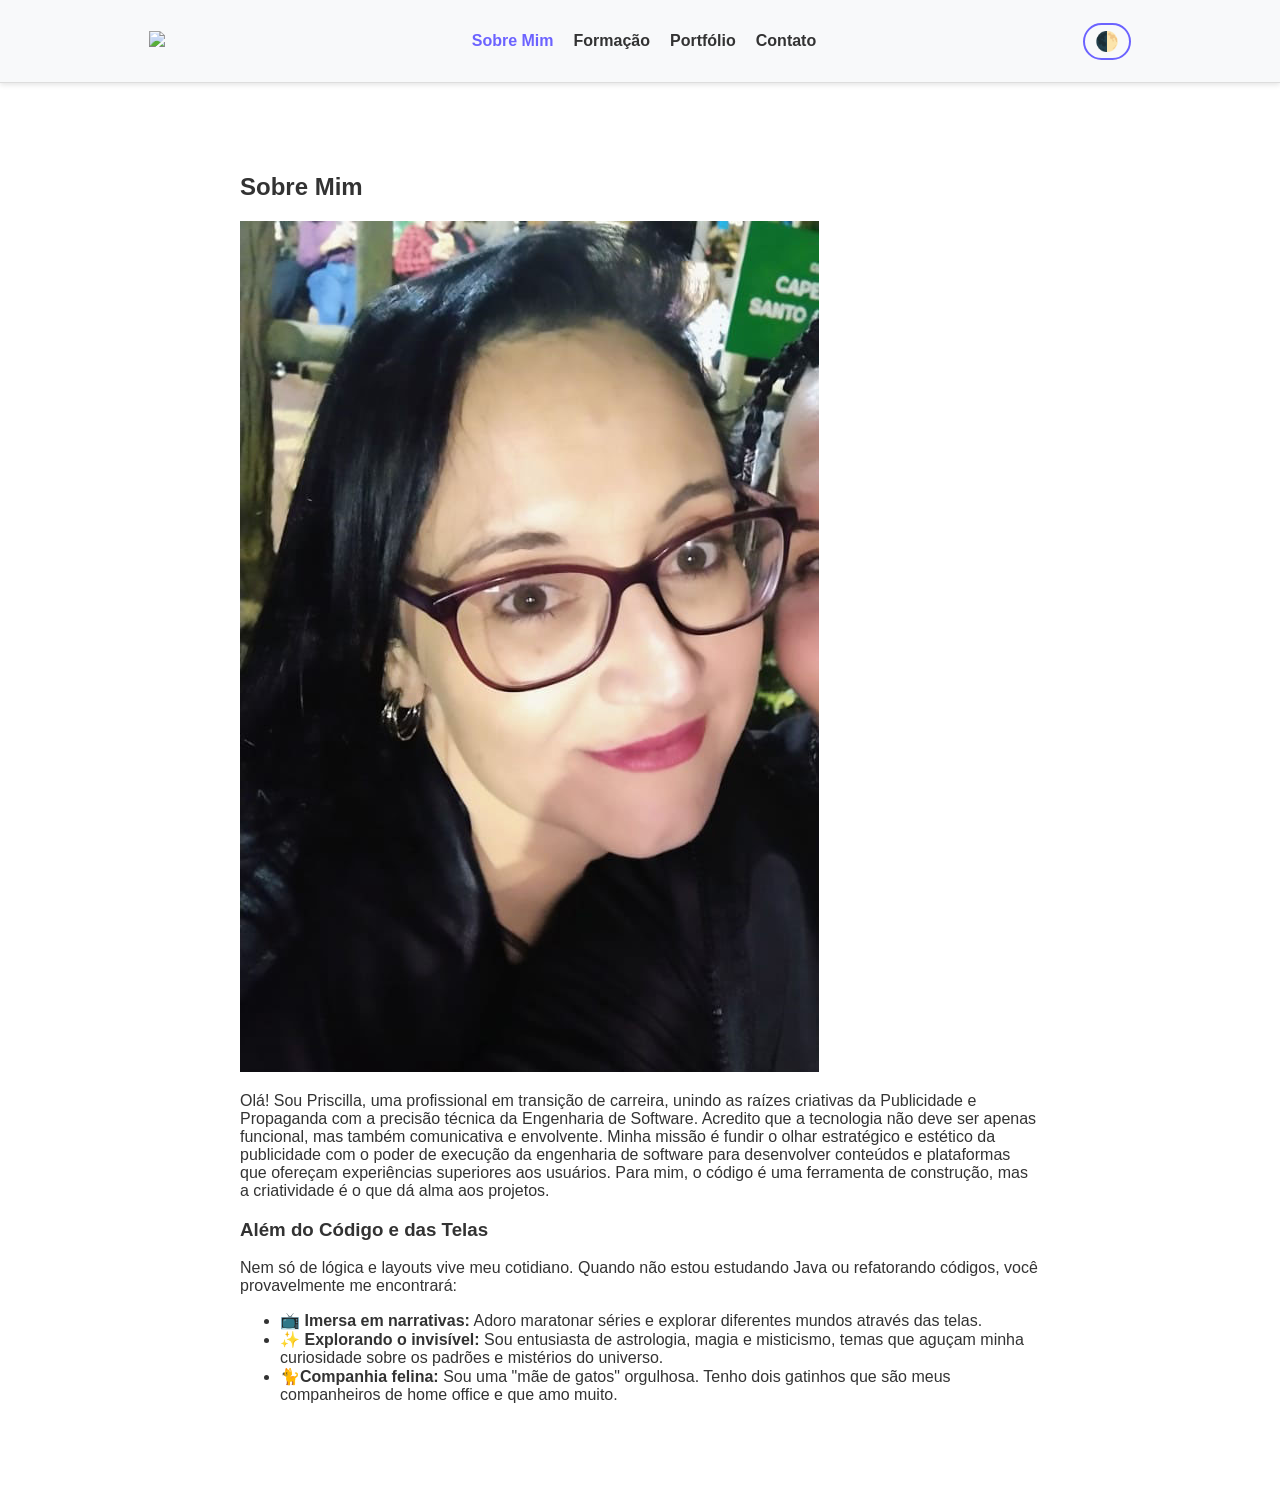
==== index.html @ f6ffc3ef "1" ====
<!DOCTYPE html>
<html lang="pt-br">

<head>
    <meta charset="UTF-8">
    <meta name="viewport" content="width=device-width, initial-scale=1.0">
    <title>Priscilla | Portfólio</title>
    <link rel="stylesheet" href="css/style.css">
</head>

<body>
    <nav class="navbar">
        <div class="logo"> <img src="img/logo.jpg"></div>
        <ul class="nav-links">
            <li><a href="index.html" class="active">Sobre Mim</a></li>
            <li><a href="formacao.html">Formação</a></li>
            <li><a href="portfolio.html">Portfólio</a></li>
            <li><a href="contato.html">Contato</a></li>
        </ul>
        <button id="theme-toggle">🌓</button>
    </nav>

    <main class="container">
        <h2>Sobre Mim</h2>
        <div class="apresentacao-container">
            <img src="img/foto.jpg" alt="Priscilla Marques" class="foto-perfil">

            <div class="texto-apresentacao">
                <p>Olá! Sou Priscilla, uma profissional em transição de carreira, unindo as raízes criativas da
                    Publicidade e Propaganda com a precisão técnica da Engenharia de Software.
                    Acredito que a tecnologia não deve ser apenas funcional, mas também comunicativa e envolvente. Minha
                    missão é fundir o olhar estratégico e estético da publicidade com o poder de execução da engenharia
                    de software
                    para desenvolver conteúdos e plataformas que ofereçam experiências superiores aos usuários. Para
                    mim, o código é uma ferramenta de construção, mas a criatividade é o que dá alma aos projetos.</p>
                <h3>Além do Código e das Telas</h3>
                <p>Nem só de lógica e layouts vive meu cotidiano. Quando não estou estudando Java ou refatorando
                    códigos, você provavelmente me encontrará:</p>
            </div>
        </div>

        <ul class="lista-hobbies">
            <li>📺 <strong>Imersa em narrativas:</strong> Adoro maratonar séries e explorar diferentes mundos através
                das telas.</li>
            <li>✨ <strong>Explorando o invisível:</strong> Sou entusiasta de astrologia, magia e misticismo, temas que
                aguçam minha curiosidade sobre os padrões e mistérios do universo.</li>
            <li>🐈<strong>Companhia felina:</strong> Sou uma "mãe de gatos" orgulhosa. Tenho dois gatinhos que são meus
                companheiros de home office e que amo muito.</li>
        </ul>
        </section>
    </main>

    <script src="script/script.js"></script>
</body>

</html>
---- css/style.css ----
/* ============================================================
   CONFIGURAÇÃO DE CORES E VARIÁVEIS
   ============================================================ */

/* Cores padrão (Modo Claro) */
:root {
    --bg-color: #ffffff;          /* Fundo da página */
    --text-color: #333333;        /* Cor do texto principal */
    --nav-bg: #f8f9fa;            /* Fundo do menu */
    --primary-color: #6c63ff;     /* Cor de destaque (roxo) */
    --card-bg: #fdfdfd;           /* Fundo dos cards de projeto */
    --border-color: #dddddd;      /* Cor das bordas */
}

/* Cores quando o modo DARK estiver ativo */
.dark-theme {
    --bg-color: #121212;          /* Fundo preto/cinza escuro */
    --text-color: #e0e0e0;        /* Texto cinza claro */
    --nav-bg: #1f1f1f;            /* Menu mais escuro que o fundo */
    --card-bg: #1e1e1e;           /* Cards em destaque no escuro */
    --border-color: #333333;      /* Bordas sutis */
}

/* ============================================================
   APLICAÇÃO DAS VARIÁVEIS (ESSENCIAL)
   ============================================================ */

body {
    background-color: var(--bg-color);
    color: var(--text-color);
    transition: background-color 0.3s, color 0.3s; /* Transição suave ao trocar */
    font-family: 'Segoe UI', Tahoma, Geneva, Verdana, sans-serif;
    margin: 0;
}

.navbar {
    background-color: var(--nav-bg);
    border-bottom: 1px solid var(--border-color);
}

.nav-links a {
    color: var(--text-color);
}

.card, .project-card, .contato-form {
    background-color: var(--card-bg);
    border: 1px solid var(--border-color);
    color: var(--text-color);
}

input, textarea {
    background-color: var(--bg-color); /* Faz o campo acompanhar o tema */
    color: var(--text-color);
    border: 1px solid var(--border-color);
}

#theme-toggle {
    background: none;
    border: 2px solid var(--primary-color);
    color: var(--primary-color);
    cursor: pointer;
    padding: 5px 10px;
    border-radius: 20px;
    font-size: 1.2rem;
    transition: 0.3s;
}

#theme-toggle:hover {
    background-color: var(--primary-color);
    color: white;
}
body {
    font-family: 'Segoe UI', sans-serif;
    background-color: var(--bg-color);
    color: var(--text-color);
    margin: 0;
    transition: 0.3s;
}

/* Navbar */
.navbar {
    display: flex;
    justify-content: space-around;
    align-items: center;
    background: var(--nav-bg);
    padding: 1rem;
    position: sticky;
    top: 0;
    box-shadow: 0 2px 5px rgba(0,0,0,0.1);
}

.nav-links {
    list-style: none;
    display: flex;
    gap: 20px;
}

.nav-links a {
    text-decoration: none;
    color: var(--text-color);
    font-weight: bold;
}

.nav-links a.active { color: var(--primary-color); }

/* Conteúdo Principal */
.container {
    max-width: 800px;
    margin: 50px auto;
    padding: 20px;
}

/* Formulário de Contato */
.form-group {
    margin-bottom: 15px;
    display: flex;
    flex-direction: column;
}

input, textarea {
    padding: 10px;
    border: 1px solid #ccc;
    border-radius: 4px;
}

button#submit-btn {
    background: var(--primary-color);
    color: white;
    border: none;
    padding: 10px 20px;
    cursor: pointer;
}
/* Estilização específica do Formulário */
.formulario {
    display: flex;
    flex-direction: column;
    gap: 20px;
    background: var(--nav-bg);
    padding: 30px;
    border-radius: 8px;
    box-shadow: 0 4px 15px rgba(0,0,0,0.05);
}

.form-group label {
    margin-bottom: 8px;
    font-weight: 600;
}

input, textarea {
    padding: 12px;
    border: 1px solid #ddd;
    border-radius: 6px;
    font-size: 1rem;
    background-color: var(--bg-color);
    color: var(--text-color);
    transition: border-color 0.3s;
}

input:focus, textarea:focus {
    outline: none;
    border-color: var(--primary-color);
}

#submit-btn {
    padding: 15px;
    font-size: 1rem;
    font-weight: bold;
    text-transform: uppercase;
    letter-spacing: 1px;
    border-radius: 6px;
    transition: filter 0.2s;
}

#submit-btn:hover {
    filter: brightness(1.2);
}
.card, .project-card {
    background: var(--nav-bg);
    padding: 20px;
    margin-bottom: 20px;
    border-radius: 8px;
    border-left: 5px solid var(--primary-color);
}

.skills-list {
    display: grid;
    grid-template-columns: repeat(auto-fit, minmax(200px, 1fr));
    gap: 10px;
    list-style: none;
    padding: 0;
}

.skills-list li {
    background: #e9ecef;
    padding: 10px;
    border-radius: 5px;
    color: #333; /* Mantém legível mesmo no modo escuro */
}

.project-grid {
    display: flex;
    flex-direction: column;
    gap: 15px;
}
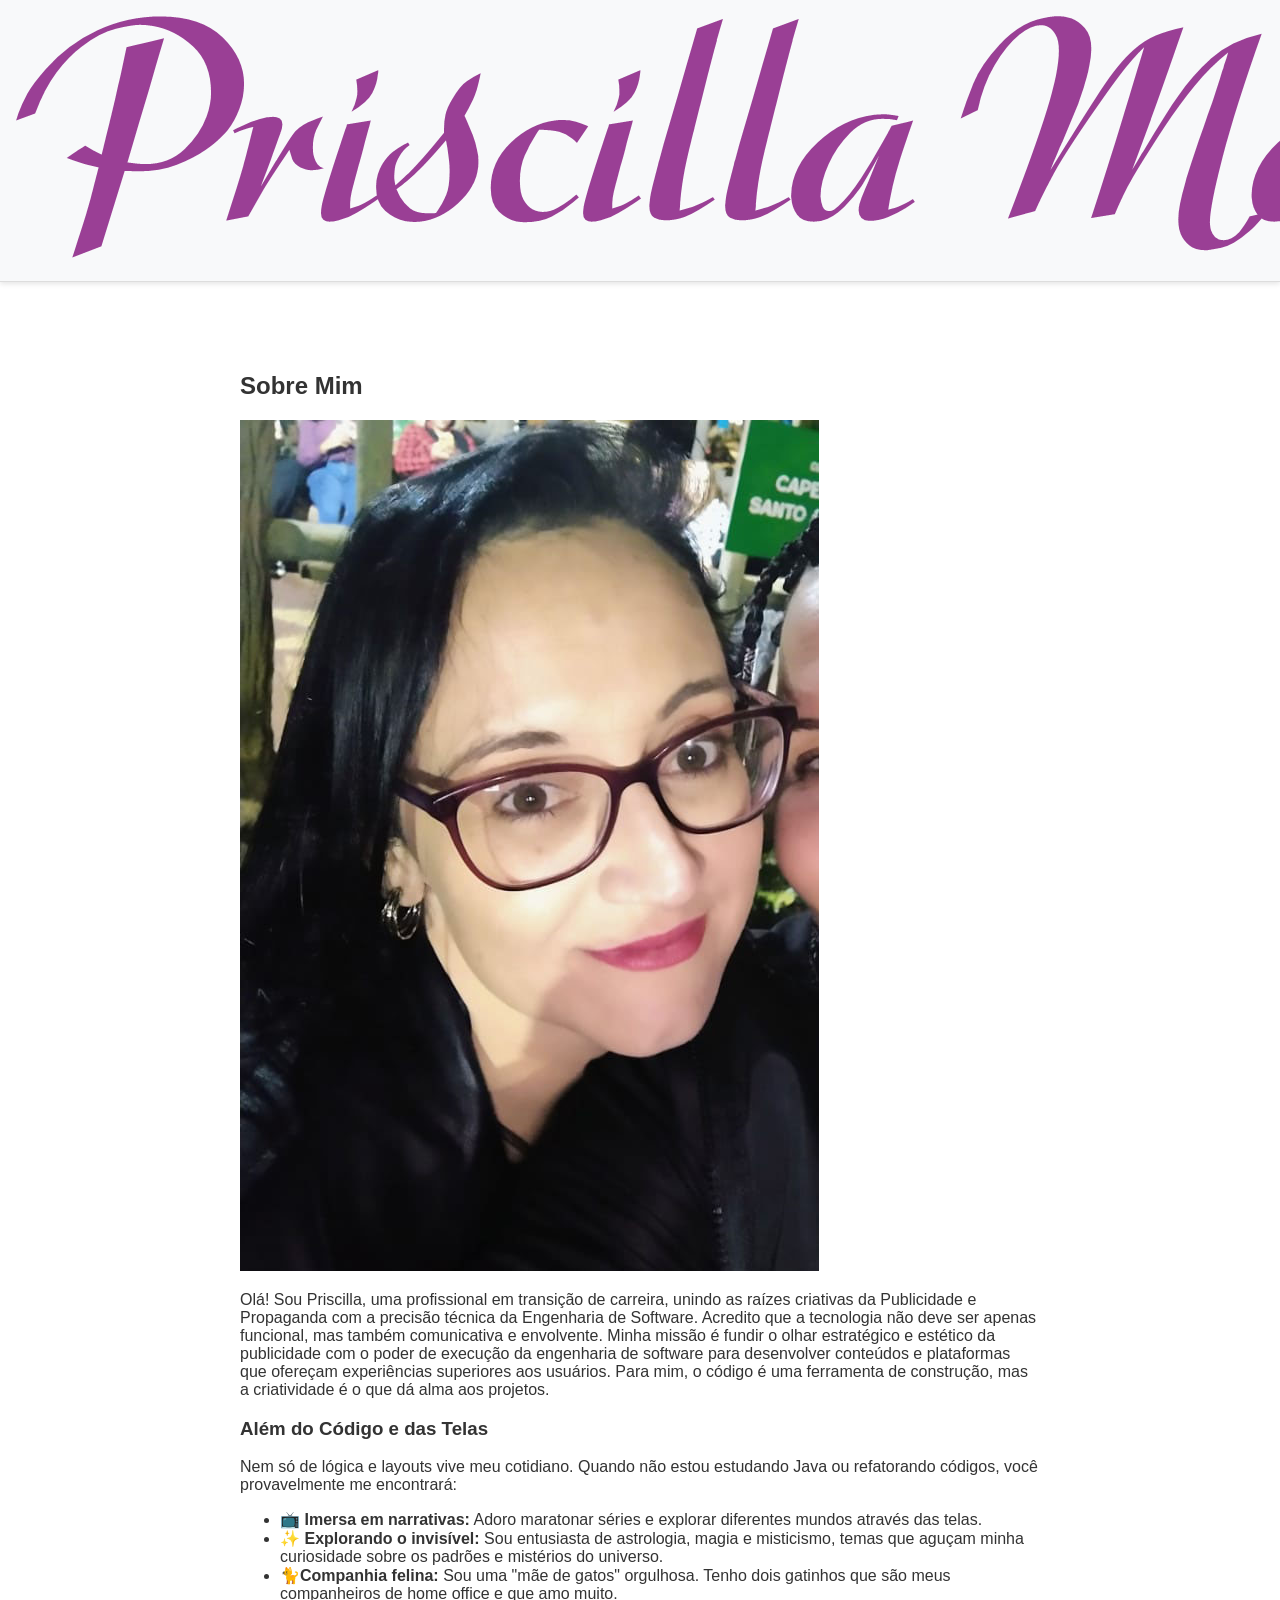
==== commit eb42d639: "1" ====
--- a/index.html
+++ b/index.html
@@ -10,7 +10,7 @@
 
 <body>
     <nav class="navbar">
-        <div class="logo"> <img src="img/logo.jpg"></div>
+        <div class="logo"> <img src="img/logo.png"></div>
         <ul class="nav-links">
             <li><a href="index.html" class="active">Sobre Mim</a></li>
             <li><a href="formacao.html">Formação</a></li>
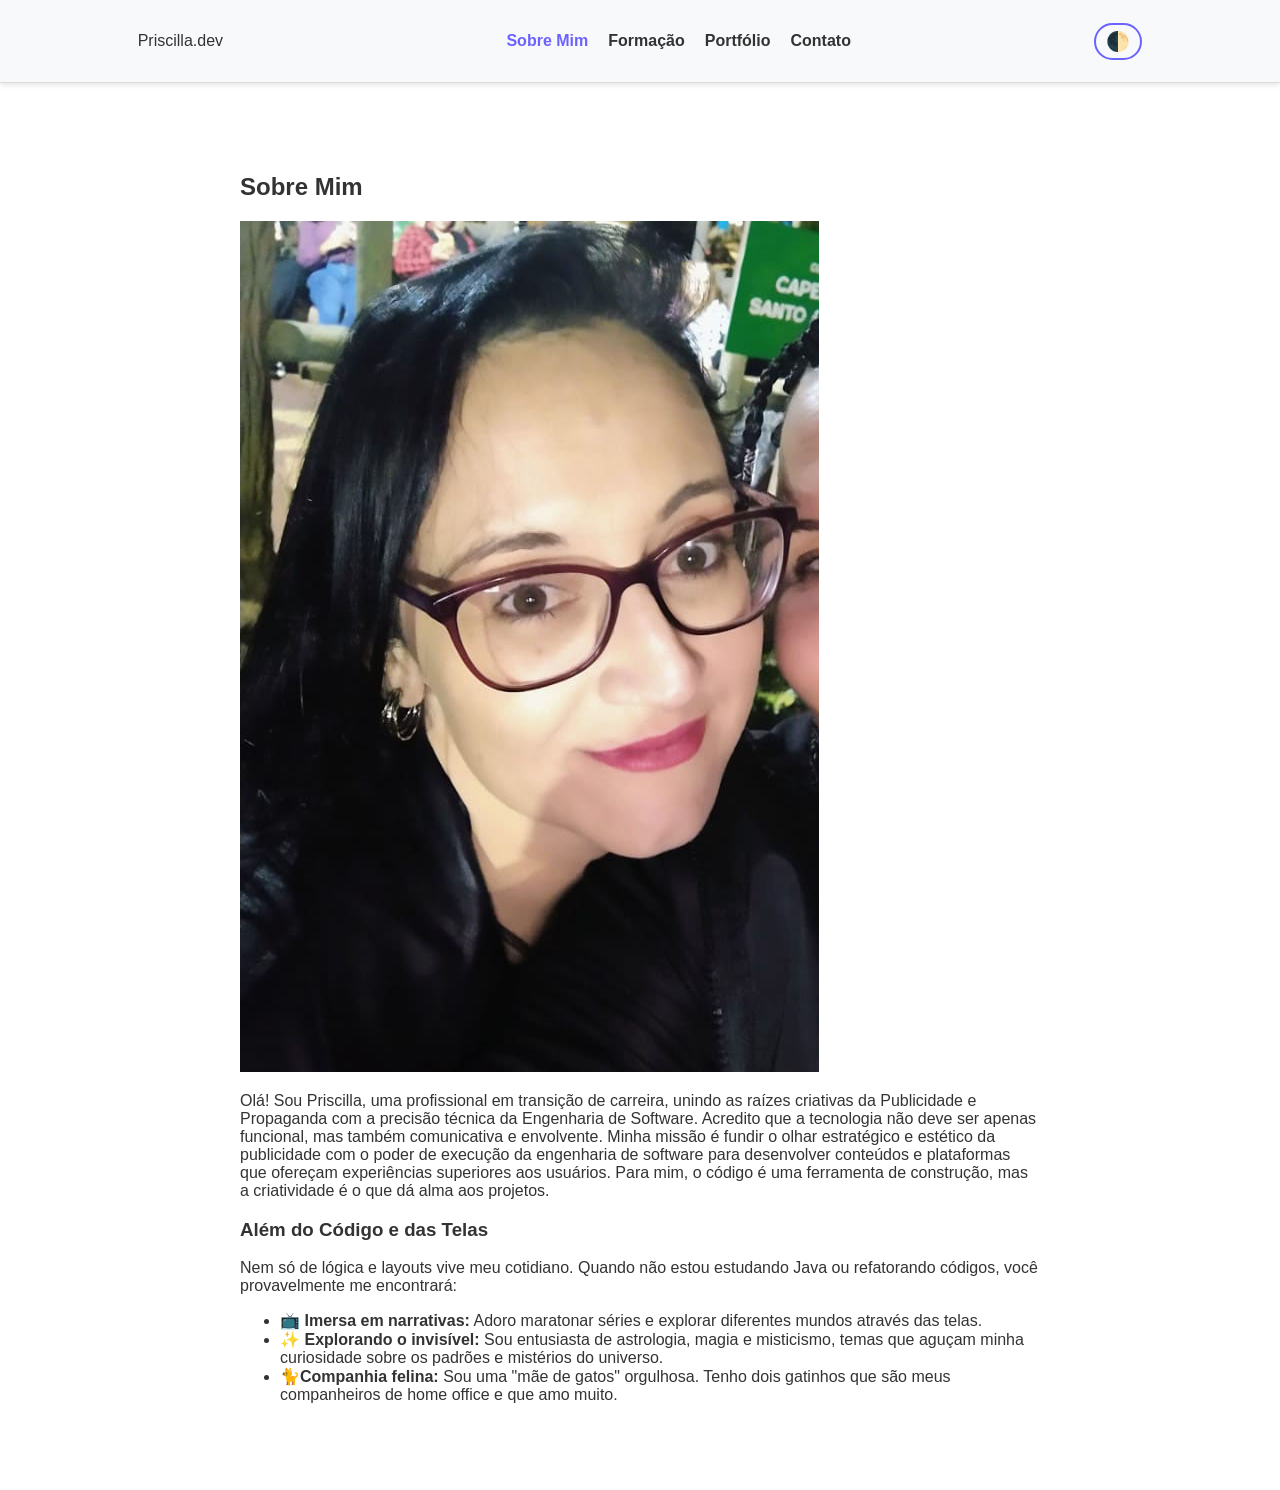
==== commit ba44ef8a: "atualiza" ====
--- a/index.html
+++ b/index.html
@@ -1,16 +1,14 @@
 <!DOCTYPE html>
 <html lang="pt-br">
-
 <head>
     <meta charset="UTF-8">
     <meta name="viewport" content="width=device-width, initial-scale=1.0">
     <title>Priscilla | Portfólio</title>
     <link rel="stylesheet" href="css/style.css">
 </head>
-
 <body>
     <nav class="navbar">
-        <div class="logo"> <img src="img/logo.png"></div>
+        <div class="logo">Priscilla<span>.dev</span></div>
         <ul class="nav-links">
             <li><a href="index.html" class="active">Sobre Mim</a></li>
             <li><a href="formacao.html">Formação</a></li>
@@ -22,35 +20,26 @@
 
     <main class="container">
         <h2>Sobre Mim</h2>
-        <div class="apresentacao-container">
-            <img src="img/foto.jpg" alt="Priscilla Marques" class="foto-perfil">
+    <div class="apresentacao-container">
+        <img src="img/foto.jpg" alt="Foto de Priscilla" class="foto-perfil">
+        
+        <div class="texto-apresentacao">
+            <p>Olá! Sou Priscilla, uma profissional em transição de carreira, unindo as raízes criativas da Publicidade e Propaganda com a precisão técnica da Engenharia de Software.
+Acredito que a tecnologia não deve ser apenas funcional, mas também comunicativa e envolvente. Minha missão é fundir o olhar estratégico e estético da publicidade com o poder de execução da engenharia de software
+  para desenvolver conteúdos e plataformas que ofereçam experiências superiores aos usuários. Para mim, o código é uma ferramenta de construção, mas a criatividade é o que dá alma aos projetos.</p>
+  <h3>Além do Código e das Telas</h3>
+            <p>Nem só de lógica e layouts vive meu cotidiano. Quando não estou estudando Java ou refatorando códigos, você provavelmente me encontrará:</p>
+        </div>
+    </div>
 
-            <div class="texto-apresentacao">
-                <p>Olá! Sou Priscilla, uma profissional em transição de carreira, unindo as raízes criativas da
-                    Publicidade e Propaganda com a precisão técnica da Engenharia de Software.
-                    Acredito que a tecnologia não deve ser apenas funcional, mas também comunicativa e envolvente. Minha
-                    missão é fundir o olhar estratégico e estético da publicidade com o poder de execução da engenharia
-                    de software
-                    para desenvolver conteúdos e plataformas que ofereçam experiências superiores aos usuários. Para
-                    mim, o código é uma ferramenta de construção, mas a criatividade é o que dá alma aos projetos.</p>
-                <h3>Além do Código e das Telas</h3>
-                <p>Nem só de lógica e layouts vive meu cotidiano. Quando não estou estudando Java ou refatorando
-                    códigos, você provavelmente me encontrará:</p>
-            </div>
-        </div>
-
-        <ul class="lista-hobbies">
-            <li>📺 <strong>Imersa em narrativas:</strong> Adoro maratonar séries e explorar diferentes mundos através
-                das telas.</li>
-            <li>✨ <strong>Explorando o invisível:</strong> Sou entusiasta de astrologia, magia e misticismo, temas que
-                aguçam minha curiosidade sobre os padrões e mistérios do universo.</li>
-            <li>🐈<strong>Companhia felina:</strong> Sou uma "mãe de gatos" orgulhosa. Tenho dois gatinhos que são meus
-                companheiros de home office e que amo muito.</li>
-        </ul>
+       <ul class="lista-hobbies">
+        <li>📺 <strong>Imersa em narrativas:</strong> Adoro maratonar séries e explorar diferentes mundos através das telas.</li>
+        <li>✨ <strong>Explorando o invisível:</strong>  Sou entusiasta de astrologia, magia e misticismo, temas que aguçam minha curiosidade sobre os padrões e mistérios do universo.</li>
+        <li>🐈<strong>Companhia felina:</strong>   Sou uma "mãe de gatos" orgulhosa. Tenho dois gatinhos que são meus companheiros de home office e que amo muito.</li>
+    </ul>
         </section>
     </main>
 
-    <script src="script/script.js"></script>
+   <script src="script/script.js"></script>
 </body>
-
 </html>
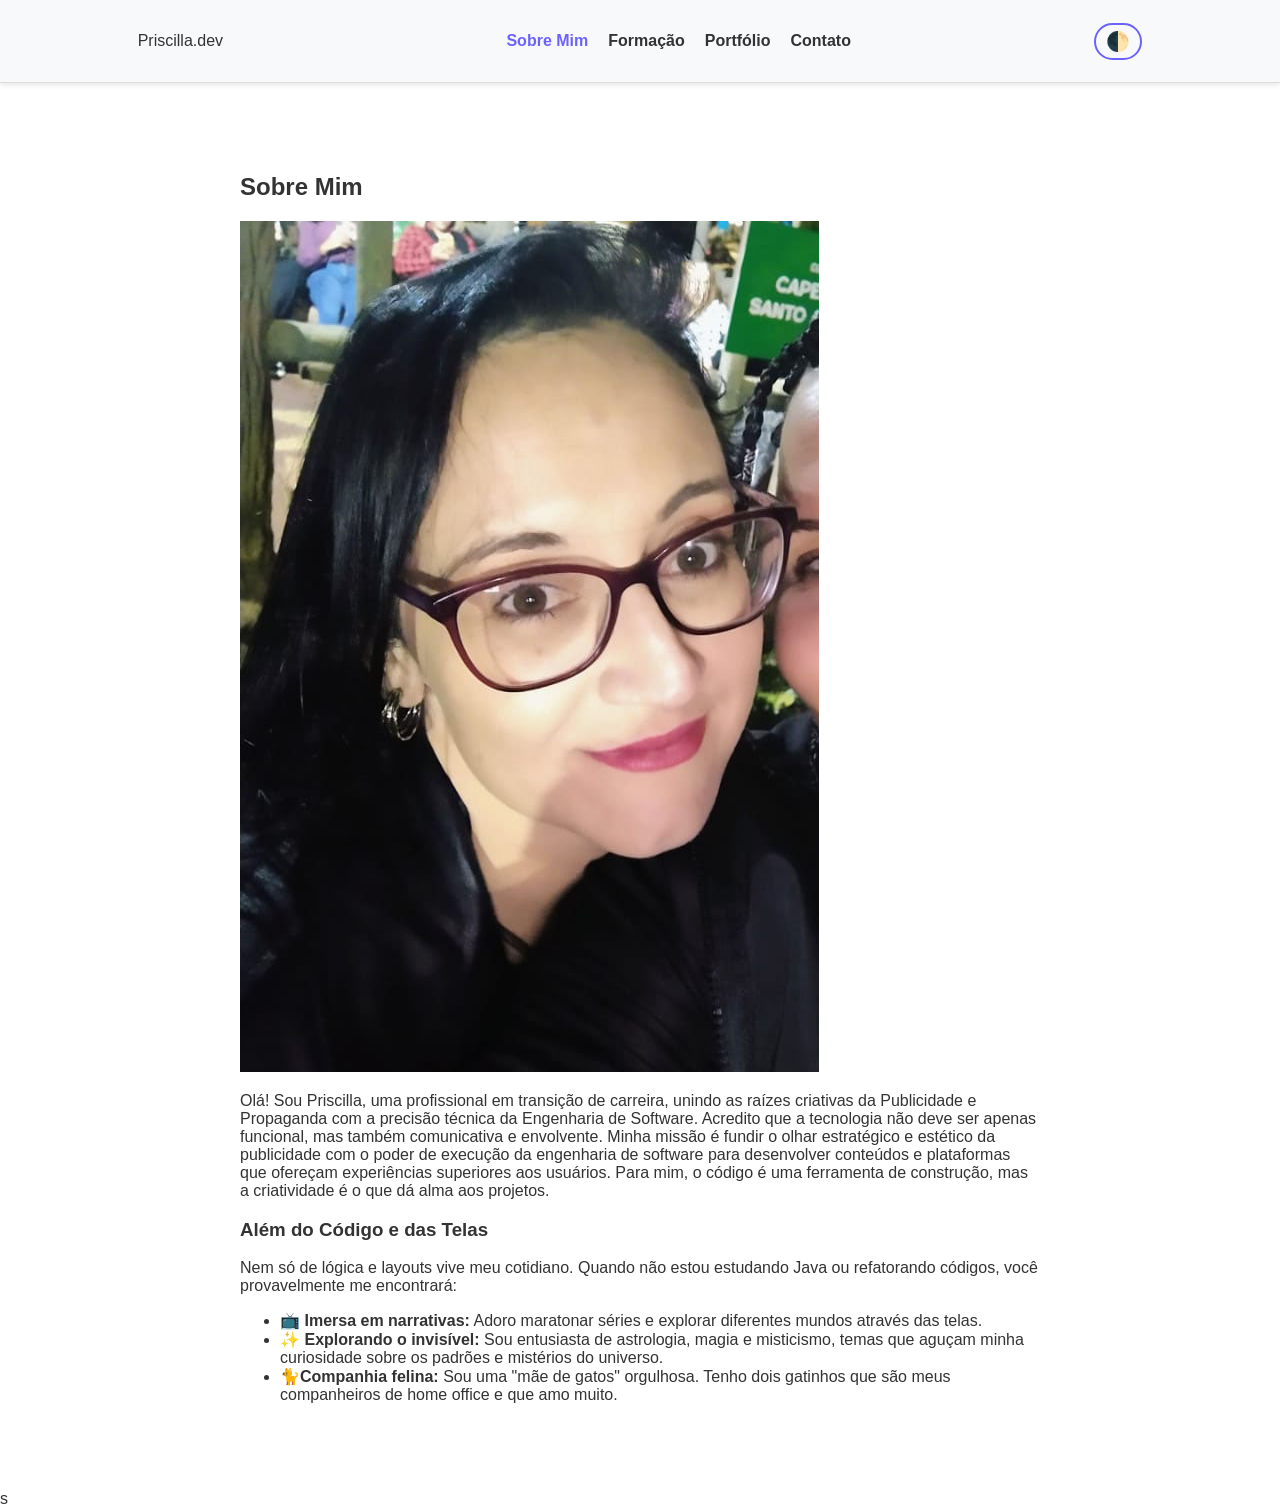
==== commit 2d50641d: "2" ====
--- a/index.html
+++ b/index.html
@@ -42,4 +42,4 @@
 
    <script src="script/script.js"></script>
 </body>
-</html>+</html>s
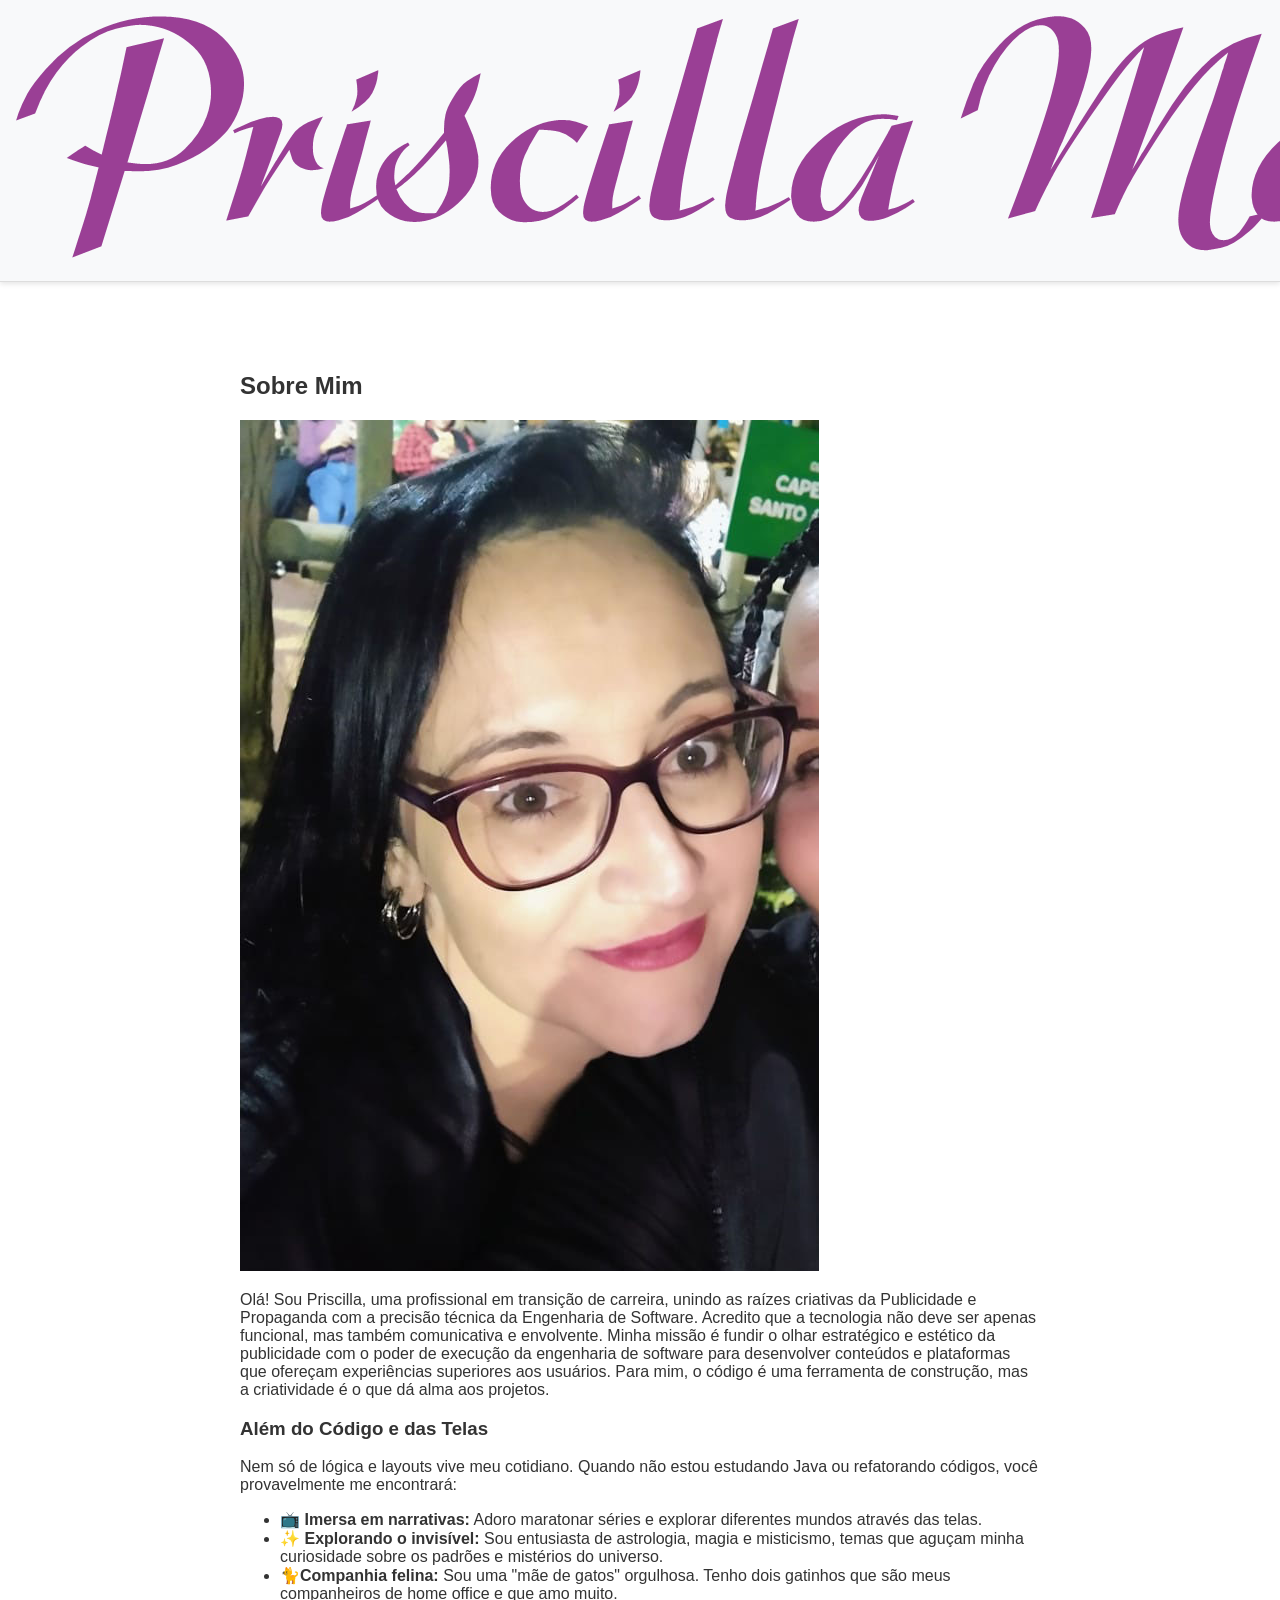
==== commit 320272f9: "Merge branch 'main' of https://github.com/primarques1/portfolio" ====
--- a/index.html
+++ b/index.html
@@ -1,14 +1,16 @@
 <!DOCTYPE html>
 <html lang="pt-br">
+
 <head>
     <meta charset="UTF-8">
     <meta name="viewport" content="width=device-width, initial-scale=1.0">
     <title>Priscilla | Portfólio</title>
     <link rel="stylesheet" href="css/style.css">
 </head>
+
 <body>
     <nav class="navbar">
-        <div class="logo">Priscilla<span>.dev</span></div>
+        <div class="logo"> <img src="img/logo.png"></div>
         <ul class="nav-links">
             <li><a href="index.html" class="active">Sobre Mim</a></li>
             <li><a href="formacao.html">Formação</a></li>
@@ -20,26 +22,35 @@
 
     <main class="container">
         <h2>Sobre Mim</h2>
-    <div class="apresentacao-container">
-        <img src="img/foto.jpg" alt="Foto de Priscilla" class="foto-perfil">
-        
-        <div class="texto-apresentacao">
-            <p>Olá! Sou Priscilla, uma profissional em transição de carreira, unindo as raízes criativas da Publicidade e Propaganda com a precisão técnica da Engenharia de Software.
-Acredito que a tecnologia não deve ser apenas funcional, mas também comunicativa e envolvente. Minha missão é fundir o olhar estratégico e estético da publicidade com o poder de execução da engenharia de software
-  para desenvolver conteúdos e plataformas que ofereçam experiências superiores aos usuários. Para mim, o código é uma ferramenta de construção, mas a criatividade é o que dá alma aos projetos.</p>
-  <h3>Além do Código e das Telas</h3>
-            <p>Nem só de lógica e layouts vive meu cotidiano. Quando não estou estudando Java ou refatorando códigos, você provavelmente me encontrará:</p>
+        <div class="apresentacao-container">
+            <img src="img/foto.jpg" alt="Priscilla Marques" class="foto-perfil">
+
+            <div class="texto-apresentacao">
+                <p>Olá! Sou Priscilla, uma profissional em transição de carreira, unindo as raízes criativas da
+                    Publicidade e Propaganda com a precisão técnica da Engenharia de Software.
+                    Acredito que a tecnologia não deve ser apenas funcional, mas também comunicativa e envolvente. Minha
+                    missão é fundir o olhar estratégico e estético da publicidade com o poder de execução da engenharia
+                    de software
+                    para desenvolver conteúdos e plataformas que ofereçam experiências superiores aos usuários. Para
+                    mim, o código é uma ferramenta de construção, mas a criatividade é o que dá alma aos projetos.</p>
+                <h3>Além do Código e das Telas</h3>
+                <p>Nem só de lógica e layouts vive meu cotidiano. Quando não estou estudando Java ou refatorando
+                    códigos, você provavelmente me encontrará:</p>
+            </div>
         </div>
-    </div>
 
-       <ul class="lista-hobbies">
-        <li>📺 <strong>Imersa em narrativas:</strong> Adoro maratonar séries e explorar diferentes mundos através das telas.</li>
-        <li>✨ <strong>Explorando o invisível:</strong>  Sou entusiasta de astrologia, magia e misticismo, temas que aguçam minha curiosidade sobre os padrões e mistérios do universo.</li>
-        <li>🐈<strong>Companhia felina:</strong>   Sou uma "mãe de gatos" orgulhosa. Tenho dois gatinhos que são meus companheiros de home office e que amo muito.</li>
-    </ul>
+        <ul class="lista-hobbies">
+            <li>📺 <strong>Imersa em narrativas:</strong> Adoro maratonar séries e explorar diferentes mundos através
+                das telas.</li>
+            <li>✨ <strong>Explorando o invisível:</strong> Sou entusiasta de astrologia, magia e misticismo, temas que
+                aguçam minha curiosidade sobre os padrões e mistérios do universo.</li>
+            <li>🐈<strong>Companhia felina:</strong> Sou uma "mãe de gatos" orgulhosa. Tenho dois gatinhos que são meus
+                companheiros de home office e que amo muito.</li>
+        </ul>
         </section>
     </main>
 
-   <script src="script/script.js"></script>
+    <script src="script/script.js"></script>
 </body>
-</html>s+
+</html>
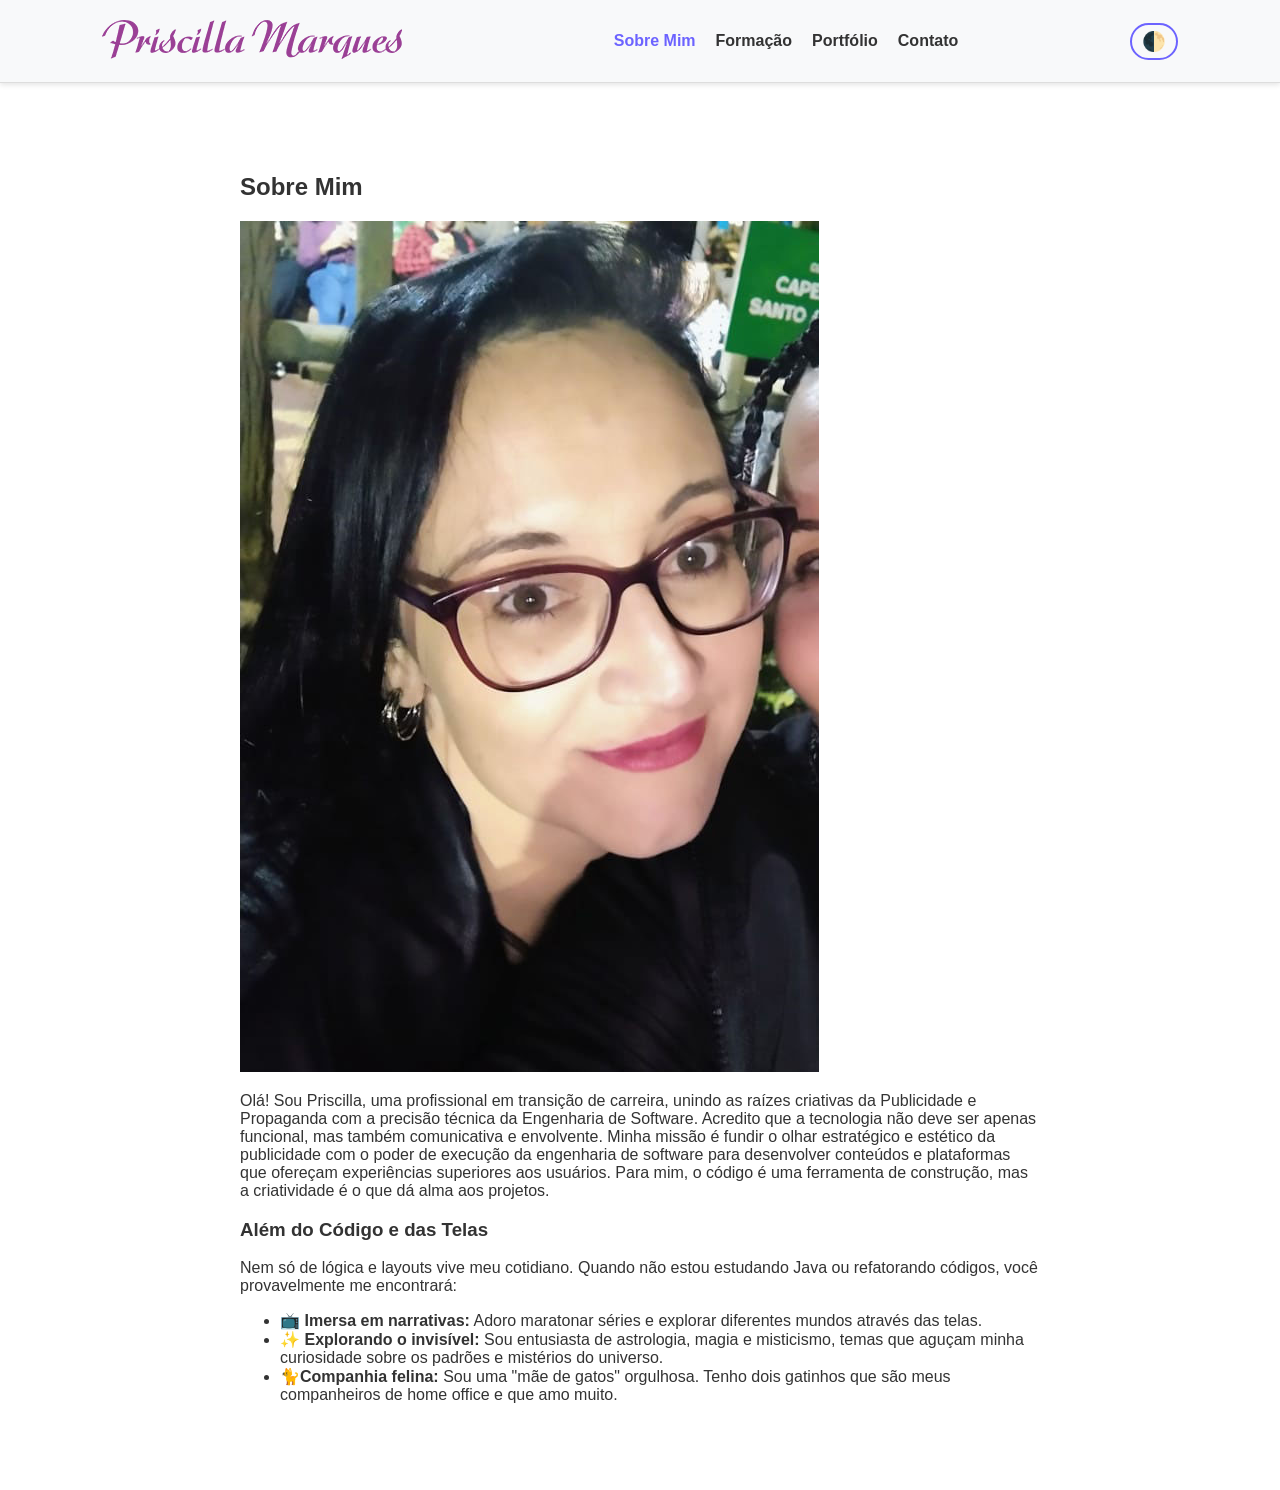
==== commit 5eb05602: "1" ====
--- a/index.html
+++ b/index.html
@@ -47,7 +47,6 @@
             <li>🐈<strong>Companhia felina:</strong> Sou uma "mãe de gatos" orgulhosa. Tenho dois gatinhos que são meus
                 companheiros de home office e que amo muito.</li>
         </ul>
-        </section>
     </main>
 
     <script src="script/script.js"></script>
--- a/css/style.css
+++ b/css/style.css
@@ -4,31 +4,44 @@
 
 /* Cores padrão (Modo Claro) */
 :root {
-    --bg-color: #ffffff;          /* Fundo da página */
-    --text-color: #333333;        /* Cor do texto principal */
-    --nav-bg: #f8f9fa;            /* Fundo do menu */
-    --primary-color: #6c63ff;     /* Cor de destaque (roxo) */
-    --card-bg: #fdfdfd;           /* Fundo dos cards de projeto */
-    --border-color: #dddddd;      /* Cor das bordas */
+    --bg-color: #ffffff;
+    /* Fundo da página */
+    --text-color: #333333;
+    /* Cor do texto principal */
+    --nav-bg: #f8f9fa;
+    /* Fundo do menu */
+    --primary-color: #6c63ff;
+    /* Cor de destaque (roxo) */
+    --card-bg: #fdfdfd;
+    /* Fundo dos cards de projeto */
+    --border-color: #dddddd;
+    /* Cor das bordas */
 }
 
 /* Cores quando o modo DARK estiver ativo */
 .dark-theme {
-    --bg-color: #121212;          /* Fundo preto/cinza escuro */
-    --text-color: #e0e0e0;        /* Texto cinza claro */
-    --nav-bg: #1f1f1f;            /* Menu mais escuro que o fundo */
-    --card-bg: #1e1e1e;           /* Cards em destaque no escuro */
-    --border-color: #333333;      /* Bordas sutis */
+    --bg-color: #121212;
+    /* Fundo preto/cinza escuro */
+    --text-color: #e0e0e0;
+    /* Texto cinza claro */
+    --nav-bg: #1f1f1f;
+    /* Menu mais escuro que o fundo */
+    --card-bg: #1e1e1e;
+    /* Cards em destaque no escuro */
+    --border-color: #333333;
+    /* Bordas sutis */
 }
 
 /* ============================================================
    APLICAÇÃO DAS VARIÁVEIS (ESSENCIAL)
    ============================================================ */
 
+
 body {
     background-color: var(--bg-color);
     color: var(--text-color);
-    transition: background-color 0.3s, color 0.3s; /* Transição suave ao trocar */
+    transition: background-color 0.3s, color 0.3s;
+    /* Transição suave ao trocar */
     font-family: 'Segoe UI', Tahoma, Geneva, Verdana, sans-serif;
     margin: 0;
 }
@@ -38,18 +51,27 @@
     border-bottom: 1px solid var(--border-color);
 }
 
+.navbar .logo {
+    width: 300px;
+    height: auto;
+}
+
 .nav-links a {
     color: var(--text-color);
 }
 
-.card, .project-card, .contato-form {
+.card,
+.project-card,
+.contato-form {
     background-color: var(--card-bg);
     border: 1px solid var(--border-color);
     color: var(--text-color);
 }
 
-input, textarea {
-    background-color: var(--bg-color); /* Faz o campo acompanhar o tema */
+input,
+textarea {
+    background-color: var(--bg-color);
+    /* Faz o campo acompanhar o tema */
     color: var(--text-color);
     border: 1px solid var(--border-color);
 }
@@ -69,6 +91,7 @@
     background-color: var(--primary-color);
     color: white;
 }
+
 body {
     font-family: 'Segoe UI', sans-serif;
     background-color: var(--bg-color);
@@ -86,7 +109,7 @@
     padding: 1rem;
     position: sticky;
     top: 0;
-    box-shadow: 0 2px 5px rgba(0,0,0,0.1);
+    box-shadow: 0 2px 5px rgba(0, 0, 0, 0.1);
 }
 
 .nav-links {
@@ -101,7 +124,9 @@
     font-weight: bold;
 }
 
-.nav-links a.active { color: var(--primary-color); }
+.nav-links a.active {
+    color: var(--primary-color);
+}
 
 /* Conteúdo Principal */
 .container {
@@ -117,7 +142,8 @@
     flex-direction: column;
 }
 
-input, textarea {
+input,
+textarea {
     padding: 10px;
     border: 1px solid #ccc;
     border-radius: 4px;
@@ -130,6 +156,7 @@
     padding: 10px 20px;
     cursor: pointer;
 }
+
 /* Estilização específica do Formulário */
 .formulario {
     display: flex;
@@ -138,7 +165,7 @@
     background: var(--nav-bg);
     padding: 30px;
     border-radius: 8px;
-    box-shadow: 0 4px 15px rgba(0,0,0,0.05);
+    box-shadow: 0 4px 15px rgba(0, 0, 0, 0.05);
 }
 
 .form-group label {
@@ -146,7 +173,8 @@
     font-weight: 600;
 }
 
-input, textarea {
+input,
+textarea {
     padding: 12px;
     border: 1px solid #ddd;
     border-radius: 6px;
@@ -156,7 +184,8 @@
     transition: border-color 0.3s;
 }
 
-input:focus, textarea:focus {
+input:focus,
+textarea:focus {
     outline: none;
     border-color: var(--primary-color);
 }
@@ -174,7 +203,9 @@
 #submit-btn:hover {
     filter: brightness(1.2);
 }
-.card, .project-card {
+
+.card,
+.project-card {
     background: var(--nav-bg);
     padding: 20px;
     margin-bottom: 20px;
@@ -194,7 +225,8 @@
     background: #e9ecef;
     padding: 10px;
     border-radius: 5px;
-    color: #333; /* Mantém legível mesmo no modo escuro */
+    color: #333;
+    /* Mantém legível mesmo no modo escuro */
 }
 
 .project-grid {
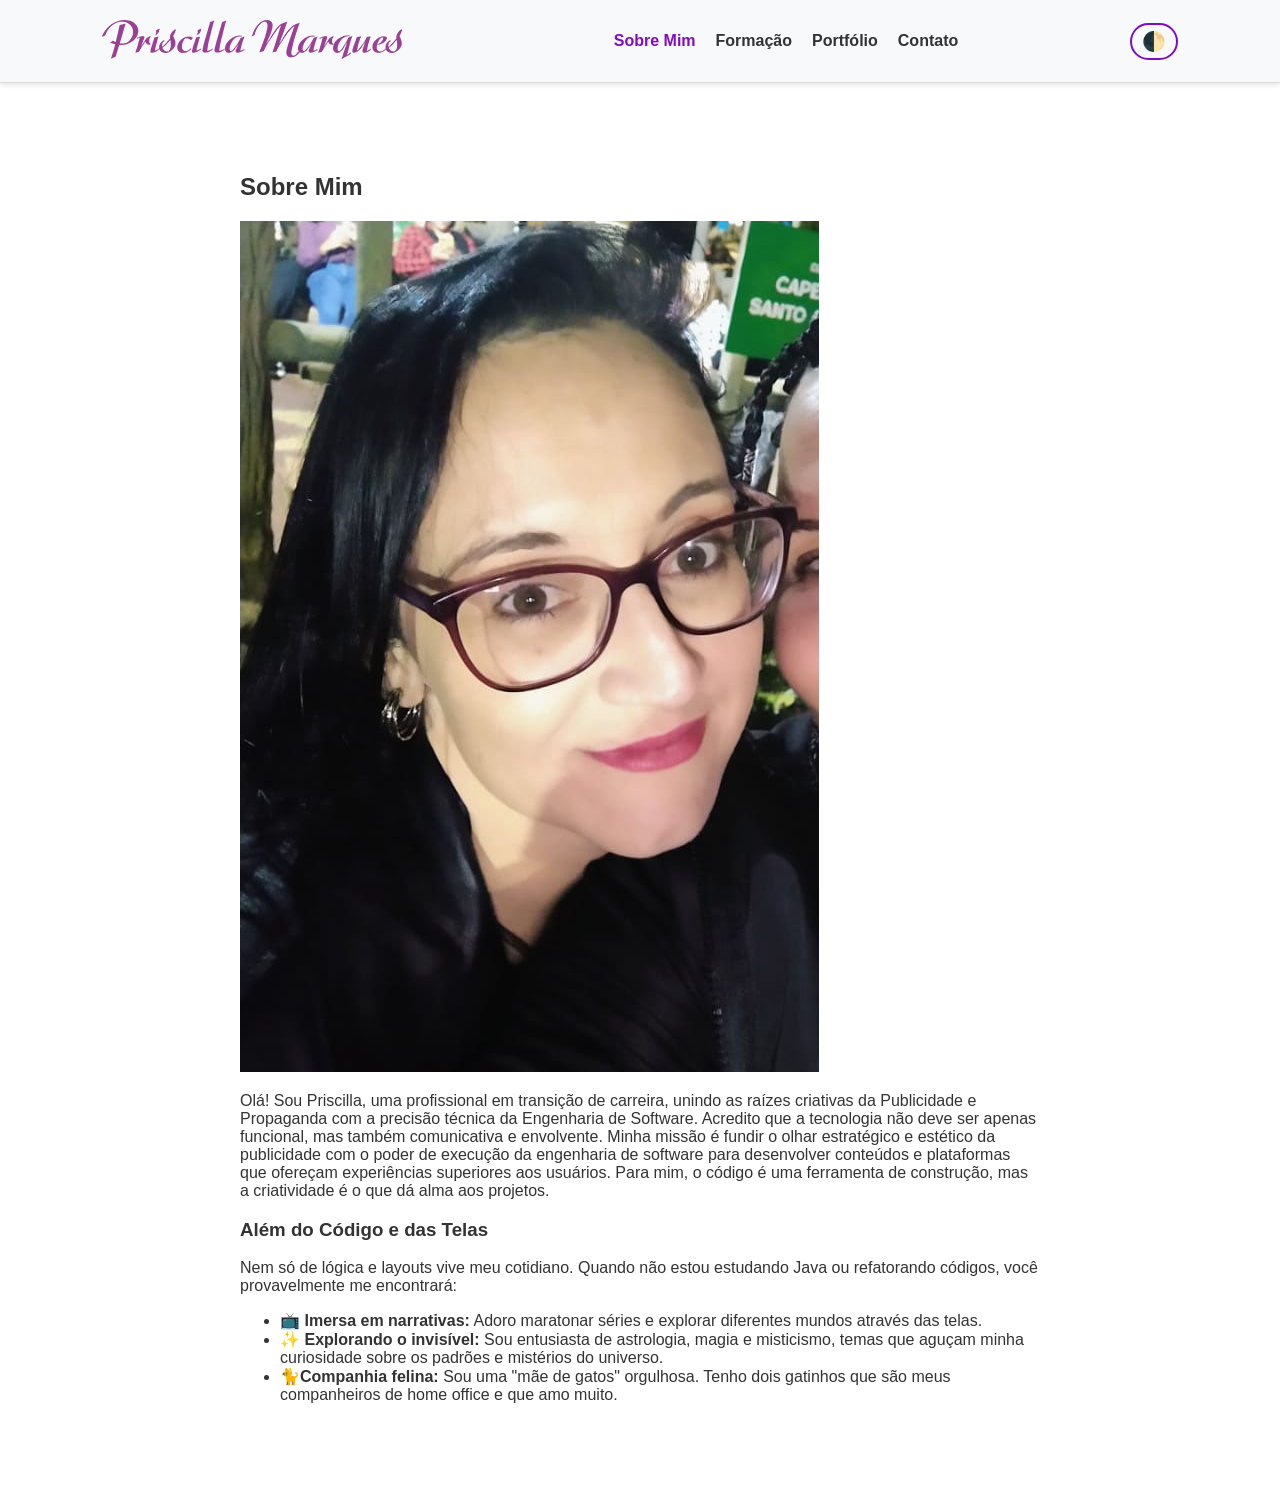
==== commit 7010a7d0: "links" ====
--- a/index.html
+++ b/index.html
@@ -10,7 +10,9 @@
 
 <body>
     <nav class="navbar">
-        <div class="logo"> <img src="img/logo.png"></div>
+          <div class="logo"> <a href="index.html">
+    <img src="img/logo.png" >
+</a></div>
         <ul class="nav-links">
             <li><a href="index.html" class="active">Sobre Mim</a></li>
             <li><a href="formacao.html">Formação</a></li>
--- a/css/style.css
+++ b/css/style.css
@@ -10,7 +10,7 @@
     /* Cor do texto principal */
     --nav-bg: #f8f9fa;
     /* Fundo do menu */
-    --primary-color: #6c63ff;
+    --primary-color: #800cc4;
     /* Cor de destaque (roxo) */
     --card-bg: #fdfdfd;
     /* Fundo dos cards de projeto */
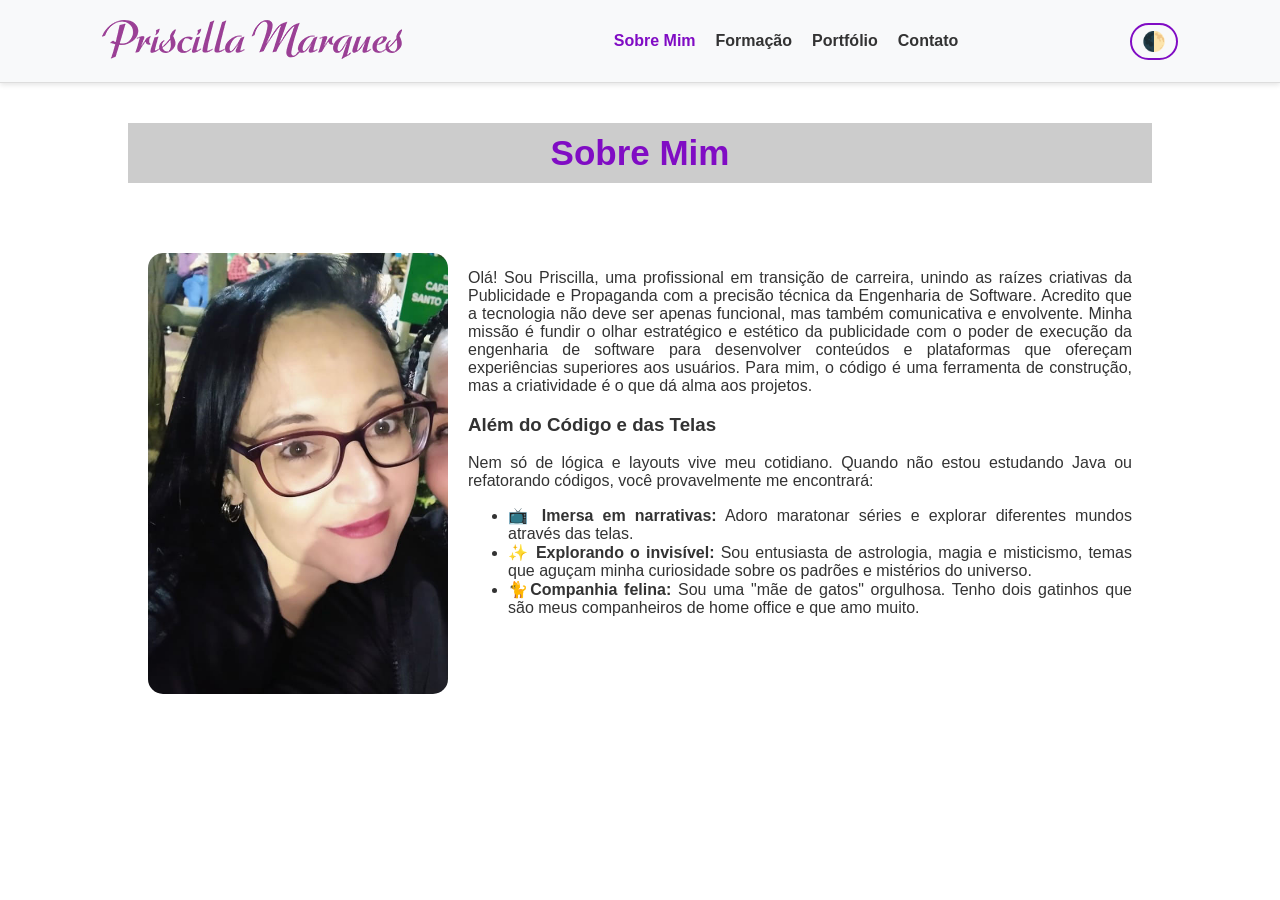
==== commit a3aeef62: "final" ====
--- a/index.html
+++ b/index.html
@@ -23,10 +23,11 @@
     </nav>
 
     <main class="container">
-        <h2>Sobre Mim</h2>
+        <h2 class="titulo">Sobre Mim</h2>
         <div class="apresentacao-container">
-            <img src="img/foto.jpg" alt="Priscilla Marques" class="foto-perfil">
-
+            
+            <div class="foto"><img src="img/foto.jpg" alt="Priscilla Marques" class="foto-perfil">
+</div>
             <div class="texto-apresentacao">
                 <p>Olá! Sou Priscilla, uma profissional em transição de carreira, unindo as raízes criativas da
                     Publicidade e Propaganda com a precisão técnica da Engenharia de Software.
@@ -38,10 +39,7 @@
                 <h3>Além do Código e das Telas</h3>
                 <p>Nem só de lógica e layouts vive meu cotidiano. Quando não estou estudando Java ou refatorando
                     códigos, você provavelmente me encontrará:</p>
-            </div>
-        </div>
-
-        <ul class="lista-hobbies">
+                <ul class="lista-hobbies">
             <li>📺 <strong>Imersa em narrativas:</strong> Adoro maratonar séries e explorar diferentes mundos através
                 das telas.</li>
             <li>✨ <strong>Explorando o invisível:</strong> Sou entusiasta de astrologia, magia e misticismo, temas que
@@ -49,6 +47,10 @@
             <li>🐈<strong>Companhia felina:</strong> Sou uma "mãe de gatos" orgulhosa. Tenho dois gatinhos que são meus
                 companheiros de home office e que amo muito.</li>
         </ul>
+            </div>
+        </div>
+
+        
     </main>
 
     <script src="script/script.js"></script>
--- a/css/style.css
+++ b/css/style.css
@@ -128,13 +128,42 @@
     color: var(--primary-color);
 }
 
+.foto-perfil {
+    width: 300px;
+    height: auto;
+    border-radius: 15px;
+    align-content: flex-start;
+}
+
 /* Conteúdo Principal */
 .container {
-    max-width: 800px;
+    max-width: 1024px;
     margin: 50px auto;
     padding: 20px;
 }
 
+.container .titulo{
+    color: #800cc4;
+    font-size: 35px;
+    text-align: center;
+    margin-top: -30px;
+    background-color: #ccc;
+    padding: 10px;
+
+}
+.apresentacao-container {
+    display: grid;
+    grid-auto-flow: row dense;
+    grid-template-columns: 200px 1fr;
+    margin: 50px auto;
+    padding: 20px;
+    gap: 20px;
+}
+.texto-apresentacao{
+    padding-left: 100px;
+    text-align: justify;
+    text-size: 20px;
+}
 /* Formulário de Contato */
 .form-group {
     margin-bottom: 15px;
